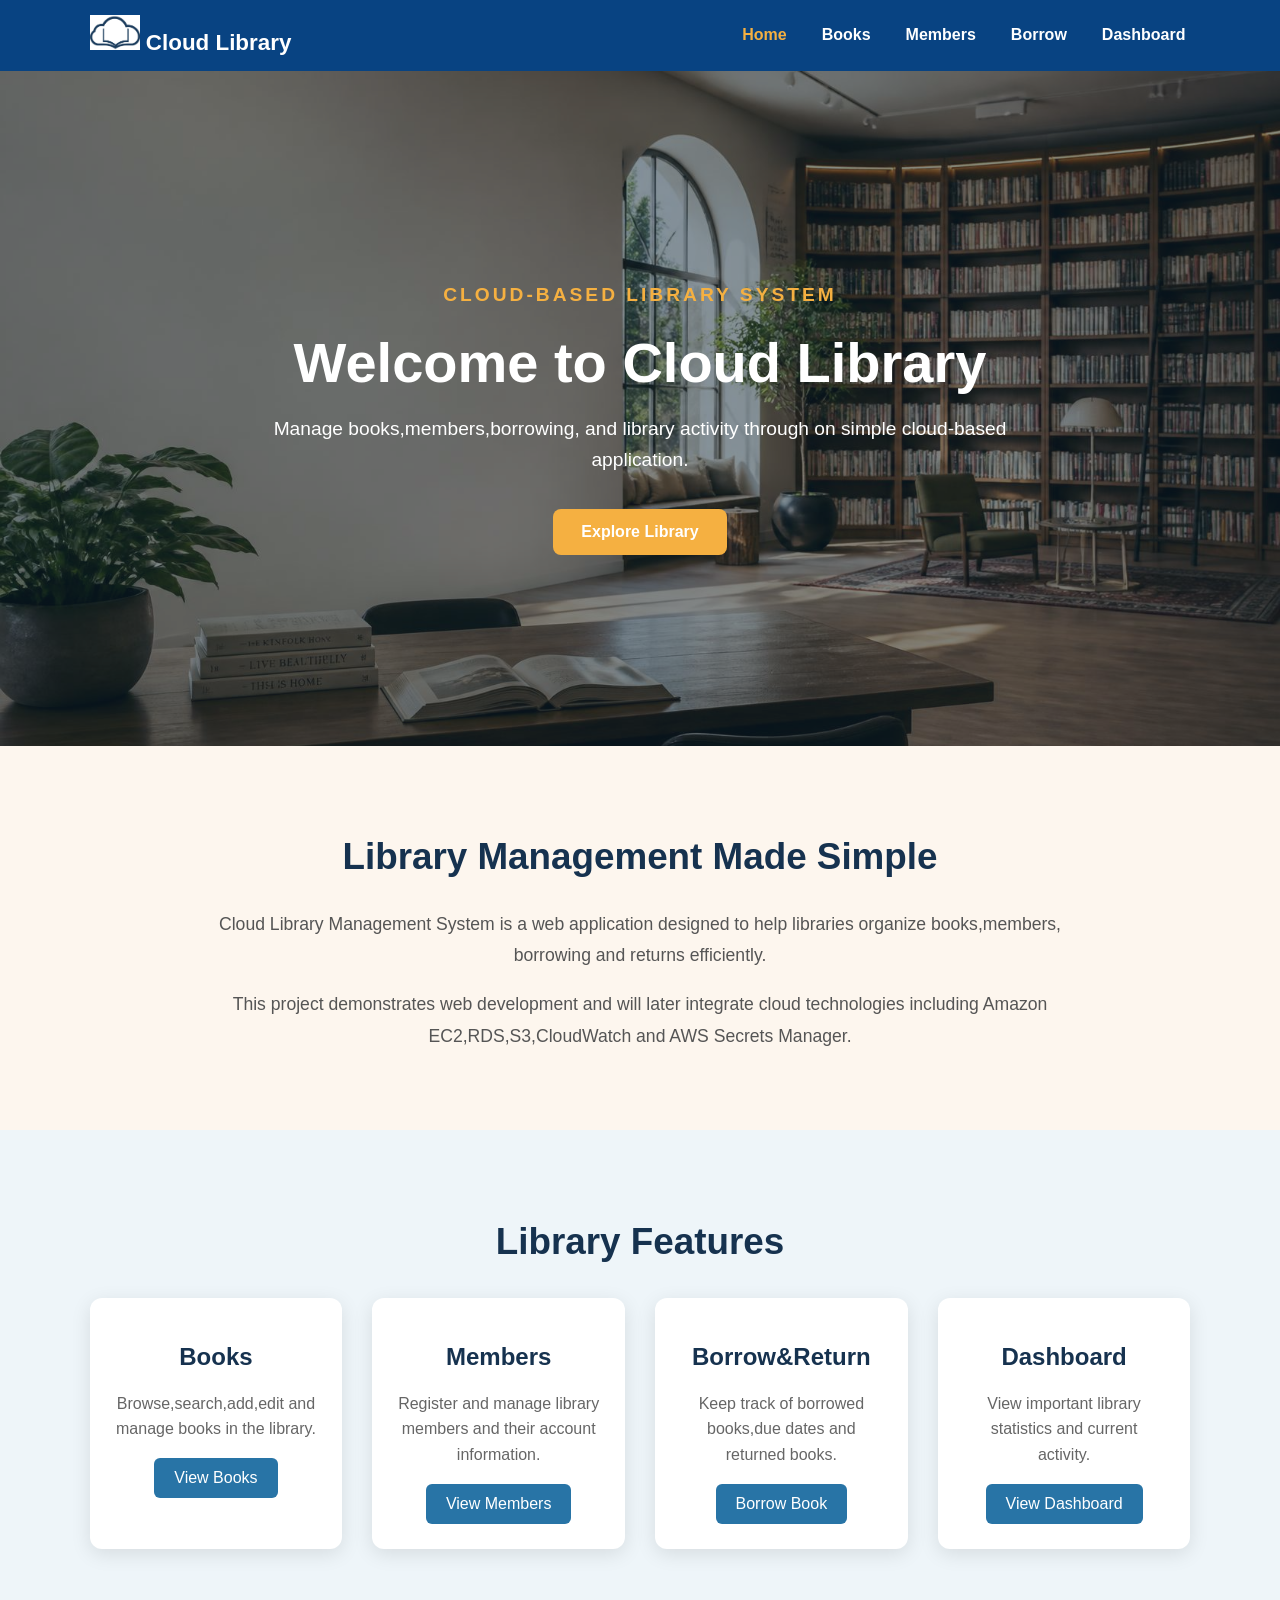
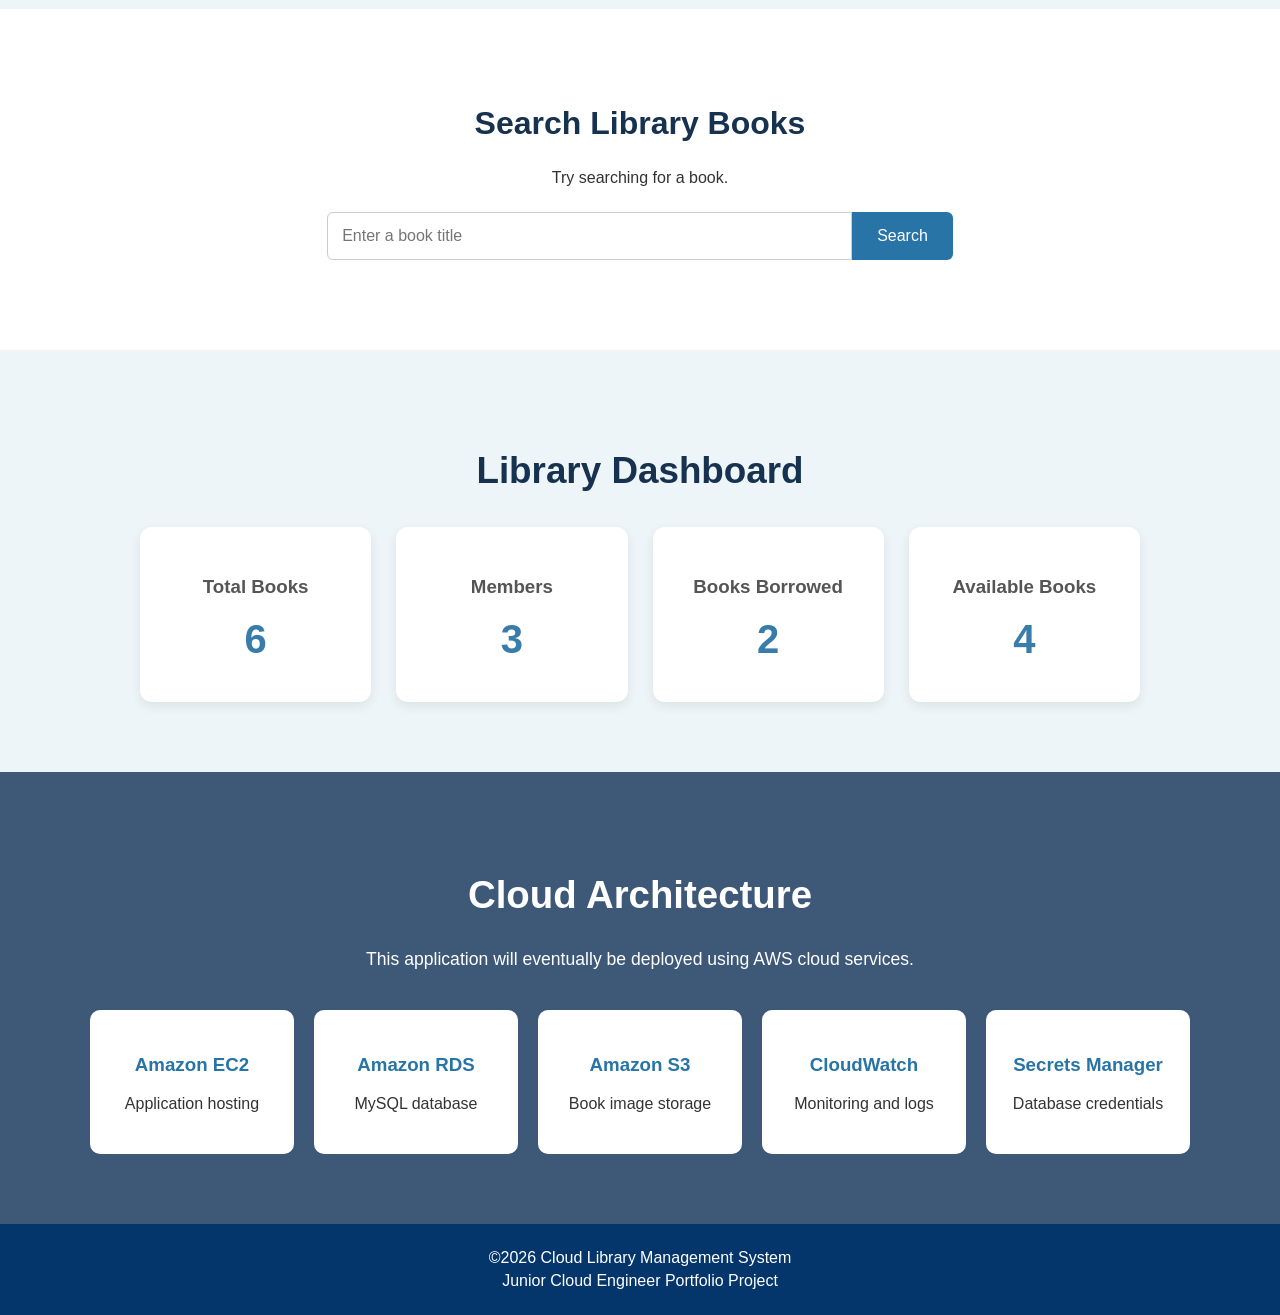
==== index.html @ 6e2da21b "Complete Cloud Library frontend" ====
<!DOCTYPE html>
<html lang="en">
<head>
    <meta charset="UTF-8">
    <meta name="viewport" content="width=device-width, initial-scale=1.0">
    <title>Cloud Library Management System</title>
    <link rel="stylesheet" href="css/style.css">
</head>
<body>
<div class="page-wrapper">
    <header>
  <!-----Navigation----->
        <nav class="navbar" role="navigation" aria-label="Main Navigation">
          <div class="nav-brand"><img src="images/Logo with Cloud and Book.jpg" alt="Cloud image" width="50px">
            Cloud Library</div> <!--brand--> <!--put image-->

          <button class="nav-toggle" id="nav-toggle" aria-controls="nav-links" aria-expanded="false">
            ☰
          </button>
           <ul class="nav-links" id="nav-links">
              <li><a href="#home" class="active">Home</a></li>
              <li><a href="#books">Books</a></li>
              <li><a href="#members">Members</a></li>
              <li><a href="#borrow">Borrow</a></li>
              <li><a href="#dashboard">Dashboard</a></li>
           </ul>
        </nav>
    </header>
  <!-----Hero section----->
    <section class="hero" id="home">
        <image src="images/Wide hero section background image for Cloud Library .jpg" alt="Hero Background" class="hero-img"/>
        <!--hero image created using CanvaAI (Canva,2026)-->
        <div class="hero-overlay"></div>
        <div class="hero-content">
            <p class="hero-small">
                CLOUD-BASED LIBRARY SYSTEM
            </p>

            <h1>Welcome to Cloud Library</h1>
             <p>Manage books,members,borrowing, and library activity through on simple cloud-based application.</p>
             <a href="#books" class="cta">Explore Library</a>
        </div>
    </section>
  <!-----Introduction----->
    <section class="intro">
        <h2>Library Management Made Simple</h2>
        <p>Cloud Library Management System is a web application designed to help libraries organize books,members,
            borrowing and returns efficiently.</p>

         <p>This project demonstrates web development and will later integrate cloud technologies including
            Amazon EC2,RDS,S3,CloudWatch and AWS Secrets Manager.</p>   
    </section>
  <!-----Feature Cards----->
    <section class="features">
        <h2 class="section-title">Library Features</h2>

        <div class="card-container">

          <!--Book card-->
          <div class="card" id="books">
            <!--image-->

           <div class="card-content">
            <h2>Books</h2>
            <p>Browse,search,add,edit and manage books in the library.</p>
            <button class="card-button" id="bookButton">View Books</button>
           </div><!--book content close-->  
          </div><!--book card close--> 

          <!--Member Card-->
          <div class="card" id="members">
            <!--image-->

            <div class="card-content">
              <h2>Members</h2>
              <p>Register and manage library members and their account information.</p>
              <button class="card-button" id="memberButton">View Members</button>  

            </div><!--members content close-->
          </div><!--members card close-->

          <!--Borrow Card-->
          <div class="card" id="borrow">
            <!--image-->

            <div class="card-content">
              <h2>Borrow&Return</h2>
              <p>Keep track of borrowed books,due dates and returned books.</p>
              <button class="card-button" id="borrowButton">Borrow Book</button>
            </div>
          </div>

          <!--Dashboard card-->
          <div class="card" id="dashboard">
            <!--image-->
            <div class="card-content">
              <h2>Dashboard</h2>
              <p>View important library statistics and current activity.</p>
              <button class="card-button" id="dashboardButton">View Dashboard</button>
            </div>
          </div>
        </div><!--card container close-->
    </section><!--card feature section close-->

    <!-----Search Book----->
    <section class="search-section">
      <div class="search-container">
        <h2>Search Library Books</h2>
        <p>Try searching for a book.</p>
        <div class="search-box">
          <input type="text" id="bookSearch" placeholder="Enter a book title">
          <button id="searchButton">Search</button>
        </div>
        <p id="searchResult"></p>
      </div><!--container close-->
    </section>

  <!-----Dashboard Statics-->
  <section class="dashboard-section">
    <h2 class="section-title">Library Dashboard</h2>
      <div class="stats-container">
        <div class="stat-card">
          <h3>Total Books</h3>
          <p class="stat-number">6</p>
        </div>

        <div class="stat-card">
          <h3>Members</h3>
          <p class="stat-number">3</p>
        </div>

        <div class="stat-card">
          <h3>Books Borrowed</h3>
          <p class="stat-number">2</p>
        </div>

        <div class="stat-card">
          <h3>Available Books</h3>
          <p class="stat-number">4</p>
        </div>
      </div><!--container close-->
  </section><!--dashboard section close-->

  <!--Cloud Architecture-->
  <section class="cloud-section">
    <h2>Cloud Architecture</h2>
    <p>This application will eventually be deployed using AWS cloud services.</p>

    <div class="cloud-services">
      <div class="cloud-card">
        <h3>Amazon EC2</h3>
        <p>Application hosting</p>
      </div>

      <div class="cloud-card">
        <h3>Amazon RDS</h3>
        <p>MySQL database</p>
      </div>

      <div class="cloud-card">
        <h3>Amazon S3</h3>
        <p>Book image storage</p>
      </div>

      <div class="cloud-card">
        <h3>CloudWatch</h3>
        <p>Monitoring and logs</p>
      </div>

      <div class="cloud-card">
        <h3>Secrets Manager</h3>
        <p>Database credentials</p>
      </div>
    </div><!--cloud services close-->
  </section><!--cloud section close-->

  <!-----Footer----->
  <footer>
    <p>&copy;2026 Cloud Library Management System</p>
    <p>Junior Cloud Engineer Portfolio Project</p>
  </footer>
</div> <!--page wrapper close-->

<script src="js/script.js"></script>
</body>
</html>
---- css/style.css ----
/*---------General Page Style------------*/
/*-----This section controls the basic style for the whole webpage-----*/
* {
    box-sizing: border-box;
}

/*Makes scrolling smooth when clicking navigation links*/
html {
    scroll-behavior: smooth;
}

/*Controls the whole webpage body*/
body {
    margin: 0; /*Removes default browser space around the page*/
    font-family: Arial, Helvetica, sans-serif; /*main font*/
    background-color:   #fdf6ee;
    color:#333; /*default text color*/
}

.page-wrapper {
    width: 100%;
}
/*-----Navigation Bar-----*/
.navbar {
    display: flex; /*--places nav items in one row*/
    justify-content: space-between; /*pushes logo left and links right*/
    align-items: center; /*vertically centers everything*/
    padding: 15px 7%;  /*adds space inside the nav bar*/
    background-color:  #084382;
    color: white;
    position: sticky; /*keeps nav visible when scrolling*/
    top: 0; /*navbar top of browser*/
    z-index: 1000; /*keeps navbar above other page elements*/
}
.nav-brand {
    font-size: 1.4rem; /*makes brand text larger*/
    font-weight: bold; /*makes text bold*/
}
/*-----Nav link container-----*/
.nav-links {
    display: flex; /*nav links horizontally*/
    list-style: none; /*removes bullet points*/
    margin: 0;
    padding: 0;
    gap: 25px; /*adds space between nav links*/
}
/*-----Navigation links-----*/
.nav-links a {
    text-decoration:none; /*removes underline*/
    color: white;
    font-weight: bold;
    padding: 8px 5px;
    transition: 0.3s; /*makes hover effect smoother*/
}
/*changes navigation color when mouse is over link*/
.nav-links a:hover,
.nav-links a.active {
    color: #f5b041;
}
/*Hamburger button for mobile screens*/
.nav-toggle {
    display:none; /*Hidden on desktop*/
    font-size: 1.8rem;
    background:none;
    color:white;
    cursor:pointer; /*changes mouse pointer to hand*/
}
/*-----Hero Section-----*/
.hero {
    position: relative; /*allows child elements to be positioned inside the here section*/
    height: 75vh; /*hero section height*/
    display: flex;
    align-items: center;  /*centers content vertically*/
    justify-content: center; /*centers content horizontally*/
    text-align: center;
    overflow: hidden; /*hides anything outside the hero area*/
    padding:20px;
}
/*Hero background image*/
.hero-img {
    position: absolute; /*places image behind hero text*/
    top:0;
    left:0;
    width: 100%;
    height: 100%;
    object-fit: cover; /*makes image fill the area without distortion*/
    z-index:0;
}
/*Dark transparent layer over image*/
.hero-overlay {
    position: absolute;
    top: 0;
    left:0;
    width:100%;
    height:100%;
    background-color: rgba(15, 38, 55, 0.50);/*rgba allows transparency. 0.50=50%capacity*/
    z-index: 1;
}
/*Hero text content*/
.hero-content {
    position:relative;
    color:white;
    max-width:800px;
    padding:30px;
    z-index:2; /*places text above image and overlay*/
}
/*small text above main hero heading*/
.hero-small {
    letter-spacing: 3px; /*Adds space between letters*/
    font-size: 0.9rem;
    font-weight:bold;
    color: #f5b041;
}
/*Main hero heading*/
.hero h1 {
    font-size: 3.5rem;
    margin: 15px 0;
}
/*Hero paragraph*/
.hero p {
    font-size:1.2rem;
    line-height:1.6; /*adds vertical space between text lines*/
}
/*-----CTA button=Call To Action-----*/
.cta {
    background-color: #f5b041; /*button background color*/
    color:white;
    padding:14px 28px; /*top/bottom & left/right*/
    margin-top: 15px; /*space above button*/
    text-decoration: none; /*remove underline/cta <a>link*/
    border-radius: 8px; /*button corners rounded*/
    font-weight: bold;
    display: inline-block; /*allows link to behave more like a button/padding & margin work properly*/
    transition: 0.3s; /*hover effects smooth & change takes 0.3s*/
}
/*CTA button hover*/
.cta:hover {
    background-color: #e89c2f; /*change a little darker orange*/
    transform: translateY(-3px); /*button upward by 3 pixels & creates small floating effect*/
    cursor:pointer; /*mouse arrow into a hand pointer*/
}
/*-----Introduction-----*/
.intro {
    max-width:900px;
    margin:auto;
    text-align:center;
    padding:60px 25px;
}
.intro h2 {
    font-size:2.3rem;
    color:#16324f;
}
.intro p {
    font-size:1.1rem;
    line-height:1.8;
    color:#555;
}
/*-----Section Title-----*/
.section-title {
    text-align:center;
    font-size:2.3rem;
    color:#16324f;
    margin-bottom:35px;
}
/*-----Feature Cards-----*/
.features {
    padding:60px 7%;
    background-color: #eef5f9;
}
.card-container {
    display: grid; /*Uses CSS Grid layout*/
    grid-template-columns: repeat(auto-fit, minmax(240px, 1fr));
    /*Automatically creates as many columns as can fit on the screen.
    Each card must be at least 240px wide.
    1fr = each card shares available space equally.*/
    gap: 30px; /*space btw cards*/
    max-width: 1200px;
    margin:auto;  /*centers the card container*/
}
/*individual card*/
.card {
    background-color: white;
    border-radius: 12px;  /*rounded corners*/
    overflow: hidden;  /*image inside rounded corners*/
    box-shadow: 0 5px 20px rgba(0, 0, 0, 0.1); /*shadow around card*/
    transition: 0.3s;
}
/*card hover animation*/
.card:hover {
    transform:translateY(-8px);
    box-shadow: 0 10px 25px rgba(0, 0, 0, 0.15);
}
/*Image inside card*/
.card-img {
    width:100%;
    height:190px;
    object-fit:cover;
}
/*text section inside card*/
.card-content {
    padding: 25px;
    text-align:center;
}
.card-content h2 {
    color:#16324f;
}
.card-content p {
    color:#666;
    line-height:1.6;
}
/*Card Button*/
.card-button {
    background-color: #2874a6;
    color:white;
    padding:11px 20px;
    border:none;
    border-radius:6px;
    cursor:pointer;
    font-size:1rem;
    transition:0.3s;
}
.card-button:hover {
    background-color: #1b4f72;
}
/*-----Search Section-----*/
.search-section {
    padding:70px 20px;
    background-color:white;
}
.search-container {
    max-width: 750px;
    margin:auto;
    text-align:center;
}
.search-container h2 {
    color:#16324f;
    font-size:2rem;
}
.search-box {
    display:flex;
    justify-content:center; /*centers input & button*/
    margin-top:25px;
}
.search-box input {
    width:70%;
    padding:14px;
    border:1px solid #ccc;
    border-radius:6px 0 0 6px;
    font-size:1rem;
}
.search-box button {
    padding:14px 25px;
    border:none; /*removes browser's default button border*/
    background-color: #2874a6; 
    color:white;
    font-size:1rem;
    border-radius:0 6px 6px 0;
    cursor:pointer;
}
/*button hover*/
.search-box button:hover {
    background-color: #1b4f72;
}
/*Search Result will display message such as:"book available" or "book not found"*/
#searchResult {
    margin-top:20px; /*space above result message*/
    font-size:1.1rem;
    font-weight:bold;
    color:#2874a6;
}
/*-----Dashboard-----*/
.dashboard-section {
    padding:70px 7%;
    background-color: #eef5f9;
}
.stats-container {
    display:grid;
    grid-template-columns: repeat(auto-fit,minmax(200px, 1fr));
    gap:25px;
    max-width:1000px;
    margin:auto;
}
.stat-card {
    background-color:white;
    padding:30px;
    text-align:center;
    border-radius:12px;
    box-shadow: 0 4px 12px rgba(0, 0, 0, 0.08);
}
.stat-card h3 {
    color: #555;
}
.stat-number {
    font-size:2.5rem;
    font-weight: bold;
    color:#397ca9;
    margin:10px;
}
/*-----Cloud Section-----*/
.cloud-section {
    padding:70px 7%;
    text-align:center;
    background-color: #3d5977 ;
    color:white;
}
.cloud-section h2 {
    font-size:2.4rem;
}
/*Cloud section paragraph direct paragraph inside .cloud-section*/
.cloud-section >p {
    font-size: 1.1rem;
    margin-bottom:40px;
}
.cloud-services {
    display:grid;
    grid-template-columns: repeat(auto-fit,minmax(180px, 1fr));
    gap:20px;
    max-width:1100px;
    margin:auto;
}
.cloud-card {
    background-color: white;
    color:#333;
    padding:25px 15px;
    border-radius:10px;
}
.cloud-card h3 {
    color:#2874a6;
}
/*-----Footer-----*/
footer {
    text-align:center;
    padding:20px;
    background-color: #04366b;
    color:white;
}
footer p {
    margin:5px;
}
/*-----Responsive Mobile-----*/
/*This below only runs when the screen width is 768px or smaller.*/
@media screen and (max-width:768px) {
/*Mobile Menu Button*/   
    .nav-toggle {
        display:block;    /*show hamburger button small screens,display:block can visible*/
    }
    .nav-links {
        display:none;  /*hide nav links by default on mobile*/
        position:absolute;  /*mobile menu to be positioned separately from normal page layout*/
        top:65px;
        left:0; /*start menu from left edge of screen*/
        width:100%;
        flex-direction:column; /*changes nav links vertically*/
        text-align:center;
        background-color: #16324f;
        padding:20px;
        gap:15px;
    }
    /*open mobile menu*/
    .nav-links.open {
        display: flex; /*nav menu when JS adds the "open"class*/
    }
    .hero {
        height:450px;
    }
    .hero h1 {
        font-size:2.4rem;
    }
    .hero p {
        font-size:1rem;
    }
    .search-box {
        flex-direction:column;
    }
    .search-box input {
        width:100%;
        border-radius:6px;
        margin-bottom:10px;
    }
    .search-box button {
        border-radius:6px;
    }
}

/*=======================BOOK PAGE BANNER===================*/
.books-banner {
    position: relative;   /*Allows image, overlay and text to be layered inside the banner*/                            
    min-height: 320px;
    display: flex;
    align-items: center;
    justify-content: center;
    text-align:center;
    overflow:hidden;
    padding: 50px 20px;                      
}
/*Background image*/
.banner-img {
    position:absolute;
    top:0;
    left:0;
    width:100%;
    height:100%;
    object-fit:cover;
    z-index:0;
}
/*Dark transparent layer*/
.banner-overlay {
    position:absolute;
    top:0;
    left:0;
    width:100%;
    height:100%;
    background-color: rgba(20, 42, 67, 0.50);
    z-index:1;
}
/*Text above image*/
.books-banner-content {
    position:relative;
    z-index:2;
    max-width:800px;
    color:white;
    padding:20px;
}
/*Small text above heading*/
.banner-small {
    color:#f5b041;
    font-size:1rem;
    font-weight:bold;
    letter-spacing: 3px;
}
/*Main banner heading*/
.books-banner h1 {
    font-size:3.2rem;
    margin: 15px 0;
}
/*Banner paragraph*/
.books-banner-content p {
    font-size:1.1rem;
    line-height:1.7;
}

/*=======Search and Filter Area==========*/
.book-tools {
    background-color: white;
    padding: 35px 7%;
    border-bottom: 1px solid #add;
}
/*Holds search and filters*/
.book-tools-container {
    max-width: 1200px;
    margin: auto;
    display: grid;
    grid-template-columns: 2fr 1fr 1fr;

/*Search box gets more width*/
    gap: 20px;
   align-items: end;
}
/*Search and filter labels*/
.book-tools label {
    display:block;
    margin-bottom: 8px;
    font-weight: bold;
    color: #16324f;
}
/*Search input*/
.book-search-group input {
    width: 100%;
    padding: 13px;
    border: 1px solid #bbb;
    border-radius: 6px;
    font-size: 1rem;
}
/*Category and status dropdowns*/
.book-filter-group select {
    width: 100%;
    padding: 13px;
    border: 1px solid #bbb;
    border-radius: 6px;
    background-color: white;
    font-size: 1rem;
}
/*=====Book Collection Section=====*/
.books-section {
    padding: 60px 7%;
    max-width: 1300px;
    margin: auto;
}
/*Heading area*/
.books-heading {
    display:flex;
    justify-content:space-between;
    align-items:end;
    gap:20px;
    margin-bottom:30px;
}
.books-heading h2 {
    color:#16324f;
    font-size:2.2rem;
    margin-bottom:5px;
}
.books-heading p{
    color:#666;
    margin-top:5px;
}
/*Number of books found*/
#bookCount {
    font-weight: bold;
    color: #2874a6;
}
/*=====Book Grid=====*/
.books-grid {
    display:grid;
    grid-template-columns:repeat(auto-fit, minmax(220px, 280px));
    gap:25px;
    margin-top:30px;
    justify-content: center;
}
/*Individual book card*/
.book-card {
    width:100%;
    max-width:280px;
    background-color:white;
    border-radius: 12px;
    overflow:hidden;
    box-shadow:0 5px 16px rgba(0, 0, 0, 0.1);
    transition: 0.3s;
}
/*Moves card slightly upward on hover*/
.book-card:hover {
    transform: translateY(-6px);
    box-shadow: 0 10px 22px rgba(0, 0, 0, 0.14);
}
/*Book image*/
.book-card img {
    width: 100%;
    height: 350px;
    object-fit: cover;
    background-color:#f7f7f7;
}
/*Text area inside book card*/
.book-card-content {
    padding:20px;
}
.book-card-content h3{
    color:#16324f;
    margin-top:0;
    margin-bottom:10px;
}
.book-card-content p {
    margin:7px 0;
    color: #555;
}
/*Status Badge*/
.book-status {
    display:inline-block;
    padding:6px 12px;
    border-radius:20px;
    font-size:0.85rem;
    font-weight:bold;
    margin-top:8px;
}
/*Available book*/
.status-available {
    background-color: #d5f5e3;
    color:#196f3d;
}
/*Borrowed book*/
.status-borrowed {
    background-color: #fadbd8;
    color: #922b21;
}
/*Borrow Button*/
.borrow-button {
    width: 100%;
    padding: 11px;
    margin-top:15px;
    border:none;
    border-radius:6px;
    background-color: #2874a6;
    color:white;
    font-size:1rem;
    cursor:pointer;
    transition:0.3s;
}
.borrow-button:hover {
    background-color: #1b4f72;;
}
/*Disabled button for borrowed books*/
.borrow-button:disabled {
    background-color: #aaa;
    cursor:not-allowed;
}
/*====No Book Message=====*/
.no-books-message {
    display:none;
    text-align:center;
    padding:40px;
    font-size:1.2rem;
    color:#777;
}
/*=====Responsive Books Page=====*/
@media screen and (max-width: 768px) {
    .books-banner h1 {
        font-size:2.2rem;
    }
    .book-tools-container {
        grid-template-columns: 1fr; 
    }
    .books-heading {
        flex-direction:column;
        align-items:flex-start;
    }
    .books-grid {
        grid-template-columns: 1fr;
    }
}

/*=====MEMBER PAGE=====*/
/*-----Member Page Banner-----*/
.members-banner {
    width:100%;  /*Makes image fill the full width*/
    overflow: hidden;
    background-color: #eaf3fb;
}
.members-banner-img {
    width:100%;
    height:320px;   /*controls banner height*/
    object-fit:cover; /*fills the banner without stretching*/
    object-position:center; /*keeps the important part centered*/
    display:block; /*removes small space under image*/
}

/*-----Member Search Section-----*/
.member-search-section {
    background-color: white;
    padding:35px 7%;
}
.member-search-container {
    max-width:700px;
    margin:auto;  /*centers the search area*/
}
.member-search-container label {
    display:block;  /*Places label above input*/
    margin-bottom:8px;
    font-weight:bold;
    color:#16324f;
}
.member-search-container input {
    width:100%;
    padding:13px;
    border:1px solid #bbb;
    border-radius:6px;
    font-size:1rem;
}

/*-----Member Section-----*/
.members-section {
    max-width:1200px;
    margin:auto;
    padding:60px 7%;
}

/*Heading and member count*/
.members-heading {
    display:flex;
    justify-content: space-between;
    align-items:center;
    margin-bottom:30px;
}
.members-heading p {
    color:#666;
}
#memberCount {
    color:#2874a6;
    font-weight:bold;
}

/*-----Member Cards-----*/
.members-grid {
    display:grid;
    grid-template-columns: repeat(auto-fit,minmax(230px, 1fr));
    /*Creates responsive columns.Cards automatically move to the next row when needed*/
    gap:25px;
}
/*Individual member card*/
.member-card {
    background-color: white;
    padding:25px;
    border-radius:10px;
    box-shadow: 0 4px 14px rgba(0, 0, 0.1);
}
.member-card h3 {
    color:#16324f;
    margin-top:0;
}
.member-card p {
    color:#555;
    line-height:1.5;
}
/*Small member ID*/
.member-id {
    color:#2874a6;
    font-weight: bold;
}
/*-----No Member Message-----*/
.no-members-message {
    display:none;  /*Hidden by default*/
    text-align:center;
    padding:30px;
    color:#777;
    font-size:1.1rem;
}
/*----Add Member Section-----*/
.add-member-section {
    background-color: #eef5f9;
    padding:60px 20px;
}
.add-member-container {
    max-width:600px;
    margin:auto;
    background-color: white;
    padding:35px;
    border-radius:10px;
    box-shadow: 0 4px 15px rgba(0, 0, 0, 0.1);
}
.add-member-container h2 {
    color:#16324f;
    margin-top:0;
}
/*--Form labels--*/
.add-member-container label {
    display:block;
    margin-top:20px;
    margin-bottom:7px;
    font-weight:bold;
    color:#16324f;
}
/*Form input fields*/
.add-member-container input {
    width:100%;
    padding:12px;
    border:1px solid #bbb;
    border-radius:6px;
    font-size:1rem;
}
/*--Add Member Button--*/
.add-member-button {
    margin-top:25px;
    padding:12px 22px;
    background-color:#2874a6;
    color:white;
    border:none;
    border-radius:6px;
    font-size:1rem;
    cursor:pointer;
}
.add-member-button:hover {
    background-color:#1b4f72;
}
/*--Message after adding number--*/
#memberMessage {
    margin-top:20px;
    color:#196f3d;
    font-weight:bold;
}
/*=====RESPONSIVE MEMBERS PAGE=====*/
@media screen and (max-width: 768px) {
    .members-banner .members-banner-img {
        width:100%;
        height:220px;
        object-fit:cover;
        object-position:center top;
        display:block;
    }
    .members-heading {
        flex-direction:column;
        align-items:flex-start;
    }
    .members-grid {
        grid-template-columns:1fr;
    }
}

/*=====BORROW PAGE BANNER=====*/
.borrow-banner {
    position: relative;   /*Allows the text and overlay to sit on top of the background image*/
    min-height:280px;
    background-image:
        url("../images/borrows\ banner.jpg");  /*image created using CanvaAI (Canva,2026)*/
    background-size:cover;
    background-position:center;
    background-repeat:no-repeat;
    display:flex;
    align-items:center;    /*centers text vertically*/
    justify-content:center; /*centers text horizontally*/
    text-align:center;
    overflow:hidden;
}

/*Dark/light overlay over image*/
.borrow-banner-overlay {
    position:absolute;
    top:0;
    left:0;
    width:100%;
    height:100%;
    background-color: rgba(22, 50, 79, 0.25);
    z-index:1;
}
/*Banner text*/
.borrow-banner-content {
    position:relative;
    z-index:2;
    flex-direction: column;  /*places heading and paragraph vertically*/
    align-items:center;
    justify-content:center;
    max-width:700px;
    padding:20px;
    color: rgb(8, 24, 3);
}
.borrow-banner h1 {
    font-size: 3.0rem;
    margin: 0 0 18px;
    font-weight:700;
}

.borrow-banner p {
    font-size: 1.2rem;
    line-height:1.6;
    margin:0;
}

/*=====Borrow Form Section=====*/
.borrow-section {
    background-color:#f4f8fb;
    padding:60px 20px;
}

/*White box around form*/
.borrow-container {
    max-width:600px;
    margin: auto;  /*Centers the form*/
    background-color:white;
    padding:35px;
    border-radius:10px;
    box-shadow: 0 4px 15px rgba(0, 0, 0, 0.1);
}

.borrow-container h2 {
    color:#16324f;
    margin-top: 0;
}

.borrow-container p {
    color:#666;
}

/*===Form Labels===*/
.borrow-container label {
    display:block; /*Places label above dropdown*/
    margin-top: 20px;
    margin-bottom: 8px;
    font-weight:bold;
    color:#16324f;
}

/*===Select Dropdown===*/
.borrow-container select {
    width:100%;
    padding:12px;
    border:1px solid #bbb;
    border-radius:6px;
    background-color:white;
    font-size:1rem;
}

/*===Borrow Button===*/
.borrow-submit-button {
    width:100%;
    margin-top:25px;
    padding:13px;
    background-color:#2874a6;
    color:white;
    border:none;
    border-radius:6px;
    font-size:1rem;
    cursor:pointer;
}
/*Changes button color when mouse moves over it*/
.borrow-submit-button:hover {
    background-color:#1b4f72;
}

/*==Borrow Message==*/
#borrowMessage {
    margin-top:20px;
    font-weight:bold;
    color:#196f3d;
}

/*==Borrow Information Section==*/
.borrow-info-section {
    padding:60px 7%;
    background-color:white;
    text-align:center;
}

.borrow-info-section h2 {
    color:#16324f;
    font-size:2rem;
    margin-bottom:30px;
}

/*Holds information cards*/
.borrow-info-cards {
    display:grid;
    grid-template-columns: repeat(auto-fit,minmax(220px, 1fr));
    gap:25px;
    max-width:900px;
    margin:auto;
}

/*Individual information card*/
.borrow-info-card {
    background-color:#eef5f9;
    padding:25px;
    border-radius:10px;
}

.borrow-info-card h3 {
    color:#16324f;
}

.borrow-info-card p {
    color:#555;
    line-height:1.6;
}

/*Responsive Borrow Page*/
@media screen and (max-width: 768px) {

    .borrow-banner {
        min-height: 280px;
        background-position:center;
    }
    .borrow-banner p {
        font-size:1rem;
    }
    .borrow-banner h1 {
        font-size:2.2rem;
    }
    .borrow-container {
        padding:25px;
    }
    .borrow-info-cards {
        grid-template-columns:1fr;
    }
}

/*=====Dashboard Page Banner=====*/

.dashboard-banner {
    position: relative;   /*Allows the text and overlay to sit on top of the background image*/
    min-height:280px;
    background-image:
        url("../images/dashboard\ banner.jpg");  /*image created using CanvaAI (Canva,2026)*/
    background-size:cover;
    background-position:center;
    background-repeat:no-repeat;
    display:flex;
    align-items:center;    /*centers text vertically*/
    justify-content:center; /*centers text horizontally*/
    text-align:center;
    overflow:hidden;
}

/*Dark/light overlay over image*/
.dashboard-banner-overlay {
    position:absolute;
    top:0;
    left:0;
    width:100%;
    height:100%;
    background-color: rgba(22, 50, 79, 0.25);
    z-index:1;
}
/*Banner text*/
.dashboard-banner-content {
    position:relative;
    z-index:2;
    flex-direction: column;  /*places heading and paragraph vertically*/
    align-items:center;
    justify-content:center;
    max-width:700px;
    padding:20px;
    color: rgb(8, 24, 3);
}
.dashboard-banner h1 {
    font-size: 3.0rem;
    margin: 0 0 18px;
    font-weight:700;
}

.dashboard-banner p {
    font-size: 1.4rem;
    line-height:1.6;
    margin:0;
}

/*=====Dashboard Main Section=====*/
.dashboard-page {
    padding:60px 7%;
    background-color:#f4f8fb;
    text-align:center;
}

.dashboard-page h2 {
    color:#16324f;
    font-size:2.2rem;
    margin-bottom:10px;
}

.dashboard-description {
    color:#666;
    margin-bottom:35px;
}

/*Dashboard Grid*/
.dashboard-grid {
    display:grid;
    grid-template-columns:
        repeat(auto-fit, minmax(200px, 1fr));
    /*Automatically creates responsive dashboard column.*/
    gap:25px;
    max-width:1000px;
    margin:auto;
}
/*=====Dashboard Card=====*/
.dashboard-card {
    background-color:white;
    padding:30px 20px;
    border-radius:10px;
    box-shadow:
        0 4px 15px rgba(0 ,0, 0, 0.1);
}

.dashboard-icon {
    font-size:2.5rem;
}

.dashboard-card h3 {
    color:#16324f;
    margin-bottom:10px;
}
/*Large number inside card*/
.dashboard-number {
    font-size:2.5rem;
    font-weight:bold;
    color:#2874a6;
    margin:10px 0;
}

/*=====Dashboard Action Section=====*/
.dashboard-actions {
    padding:60px 7%;
    text-align:center;
    background-color:white;
}
.dashboard-actions h2 {
    color:#16324f;
    font-size:2rem;
    margin-bottom:30px;
}
/*Holds management links*/
.dashboard-action-grid {
    display:grid;
    grid-template-columns: 
        repeat(auto-fit, minmax(220px, 1fr));
    gap:25px;
    max-width:900px;
    margin:auto;
}
/*Management card*/
.dashboard-action-card {
    background-color:#eef5f9;
    padding:25px;
    border-radius:10px;
    text-decoration:none;
    color:#333;
    transition:0.3s;
}
.dashboard-action-card:hover {
    transform:translateY(-5px);
    background-color:#dcecf5;
}
.dashboard-action-card h3 {
    color:#16324f;
}

/*=====Responsive Dashboard=====*/
@media screen and (max-width: 768px)  {
    .dashboard-banner h1 {
        font-size: 2.2rem;
    }
    .dashboard-grid {
        grid-template-columns: 1fr;
    }
    .dashboard-action-grid {
        grid-template-columns: 1fr;
    }
}
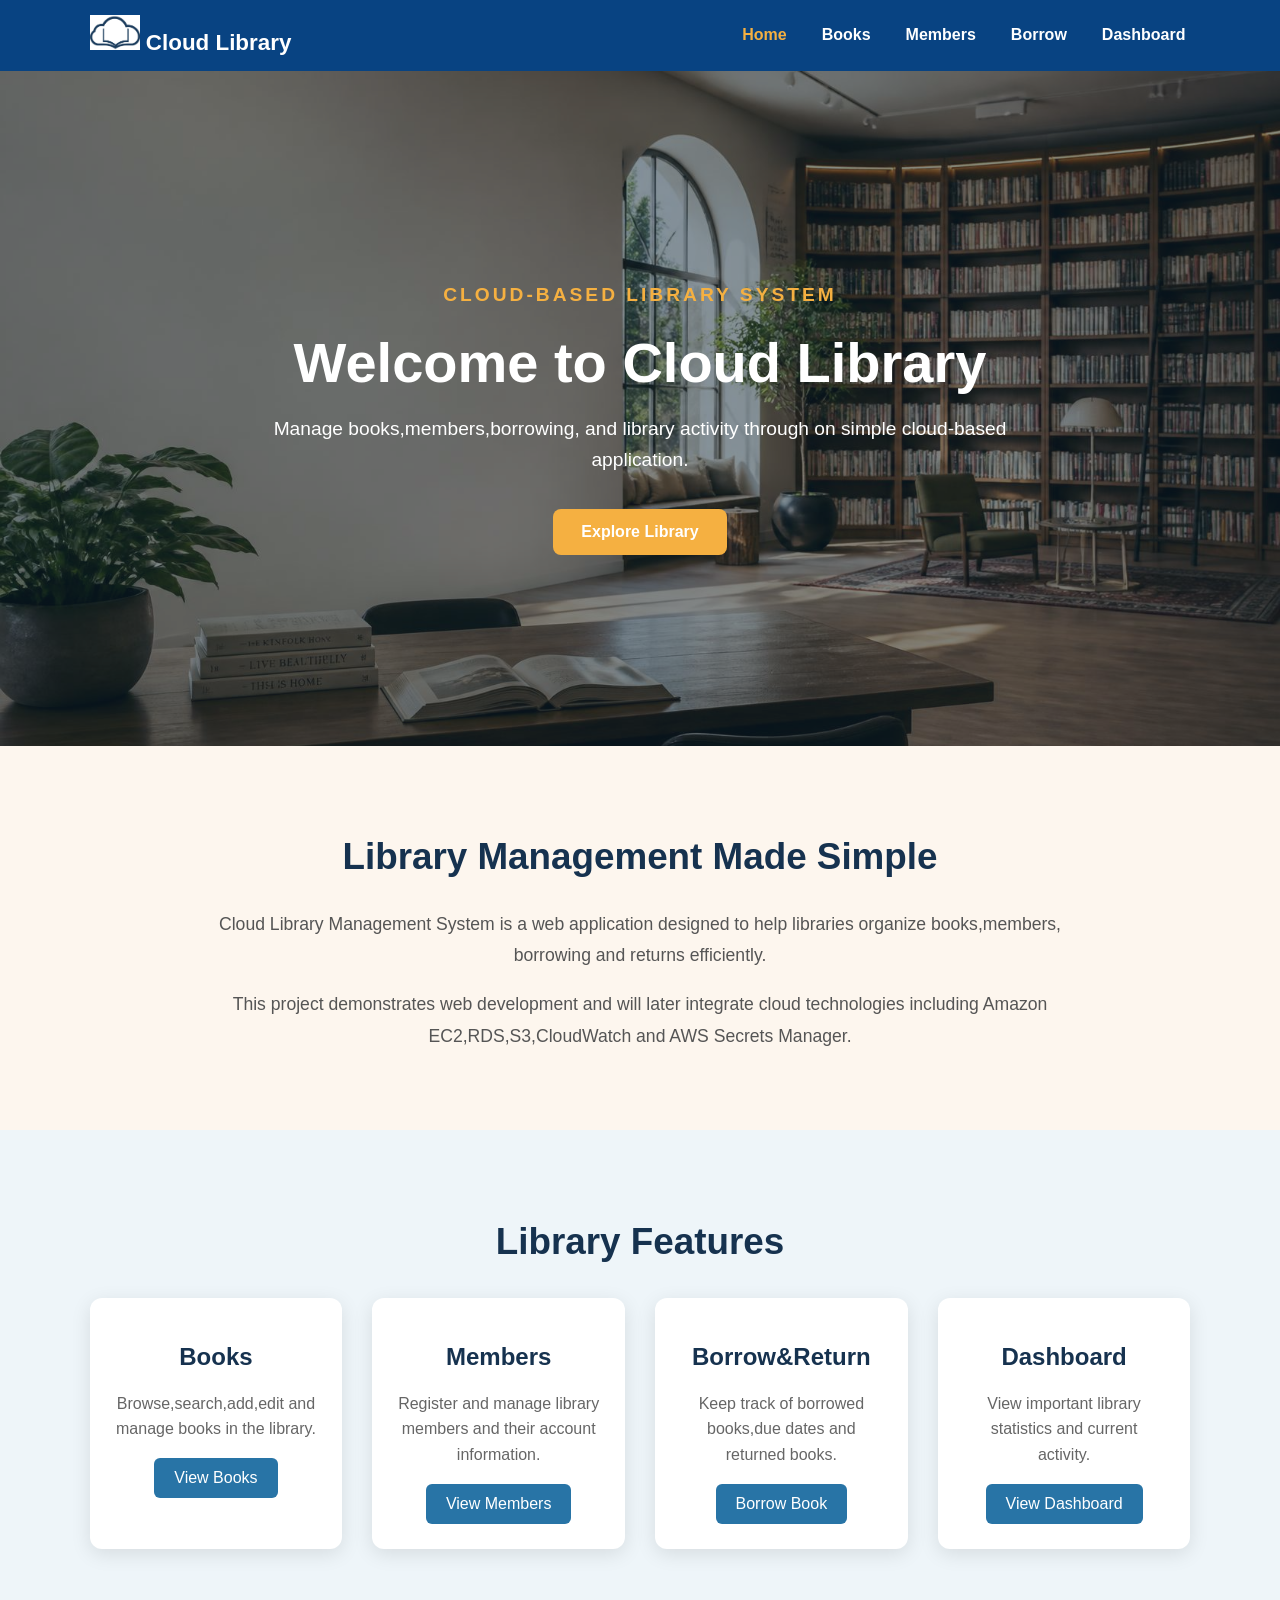
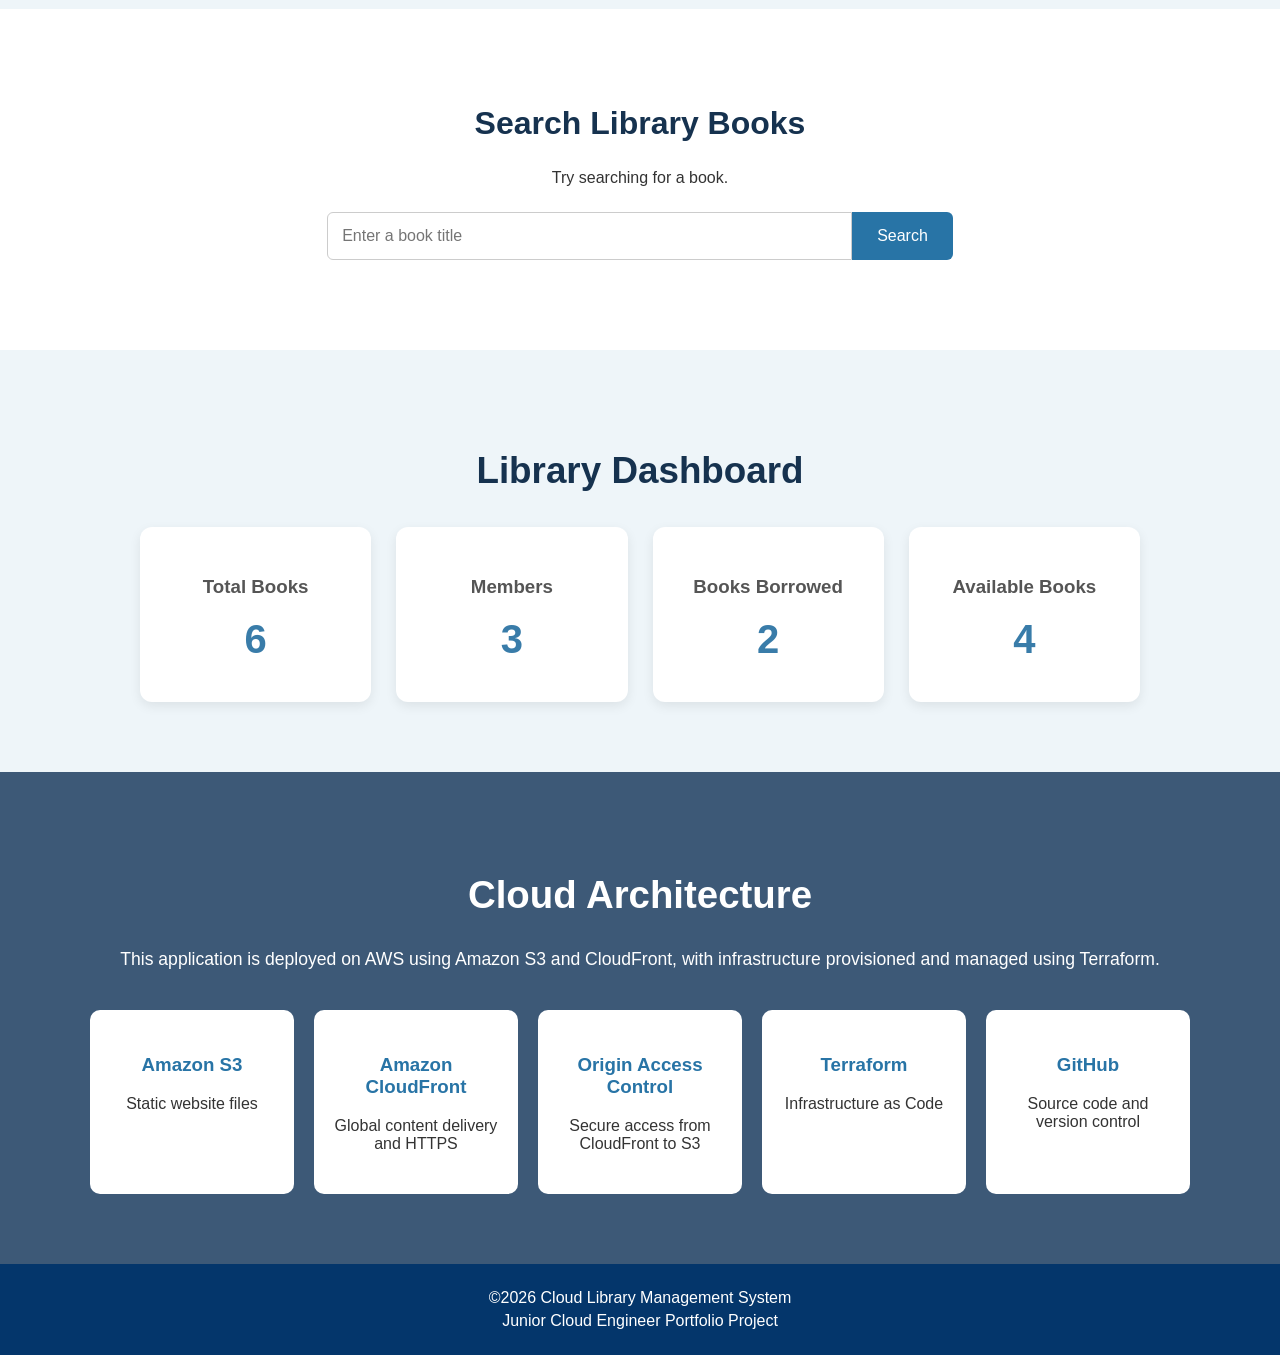
==== commit 1936a102: "Update cloud architecture section" ====
--- a/index.html
+++ b/index.html
@@ -144,32 +144,33 @@
   <!--Cloud Architecture-->
   <section class="cloud-section">
     <h2>Cloud Architecture</h2>
-    <p>This application will eventually be deployed using AWS cloud services.</p>
+    <p>This application is deployed on AWS using Amazon S3 and CloudFront, with infrastructure provisioned and
+      managed using Terraform.</p>
 
     <div class="cloud-services">
       <div class="cloud-card">
-        <h3>Amazon EC2</h3>
-        <p>Application hosting</p>
+        <h3>Amazon S3</h3>
+        <p>Static website files</p>
       </div>
 
       <div class="cloud-card">
-        <h3>Amazon RDS</h3>
-        <p>MySQL database</p>
+        <h3>Amazon CloudFront</h3>
+        <p>Global content delivery and HTTPS</p>
       </div>
 
       <div class="cloud-card">
-        <h3>Amazon S3</h3>
-        <p>Book image storage</p>
+        <h3>Origin Access Control</h3>
+        <p>Secure access from CloudFront to S3</p>
       </div>
 
       <div class="cloud-card">
-        <h3>CloudWatch</h3>
-        <p>Monitoring and logs</p>
+        <h3>Terraform</h3>
+        <p>Infrastructure as Code</p>
       </div>
 
       <div class="cloud-card">
-        <h3>Secrets Manager</h3>
-        <p>Database credentials</p>
+        <h3>GitHub</h3>
+        <p>Source code and version control</p>
       </div>
     </div><!--cloud services close-->
   </section><!--cloud section close-->
@@ -183,4 +184,4 @@
 
 <script src="js/script.js"></script>
 </body>
-</html>+</html>
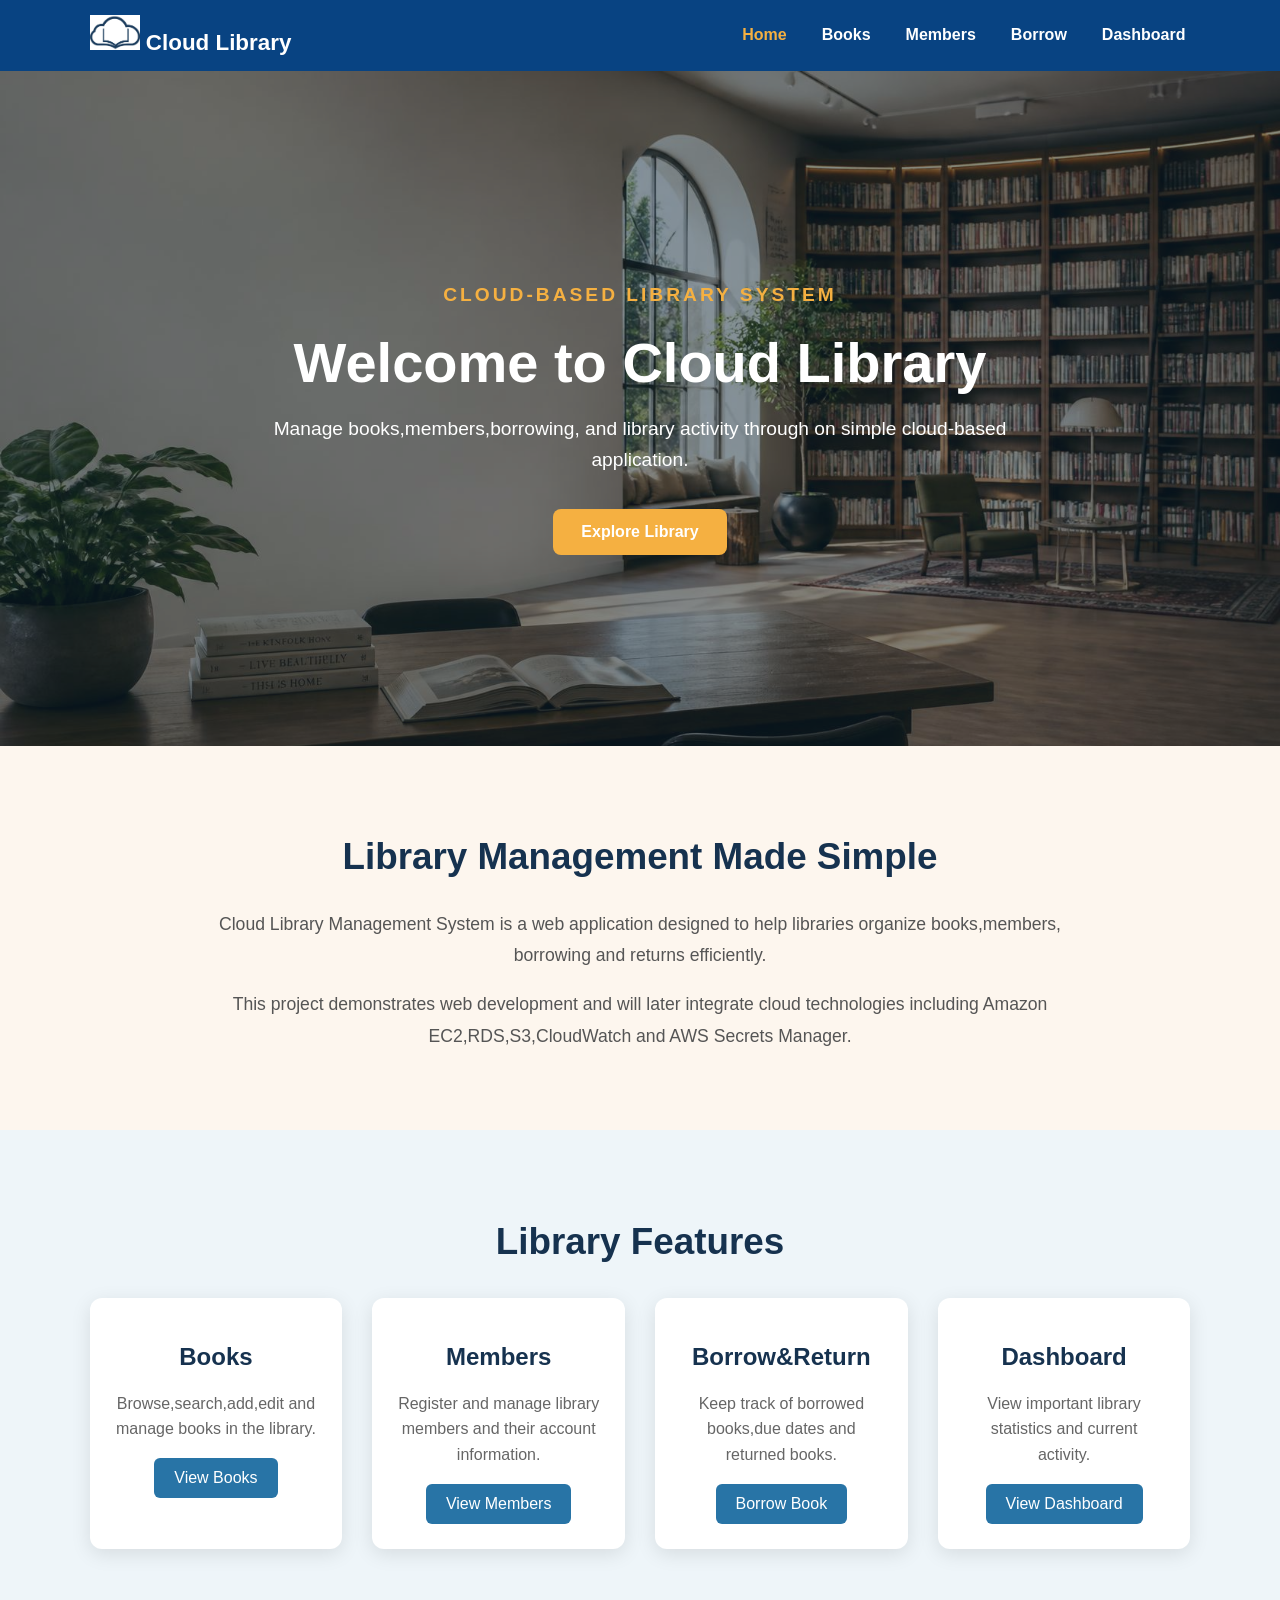
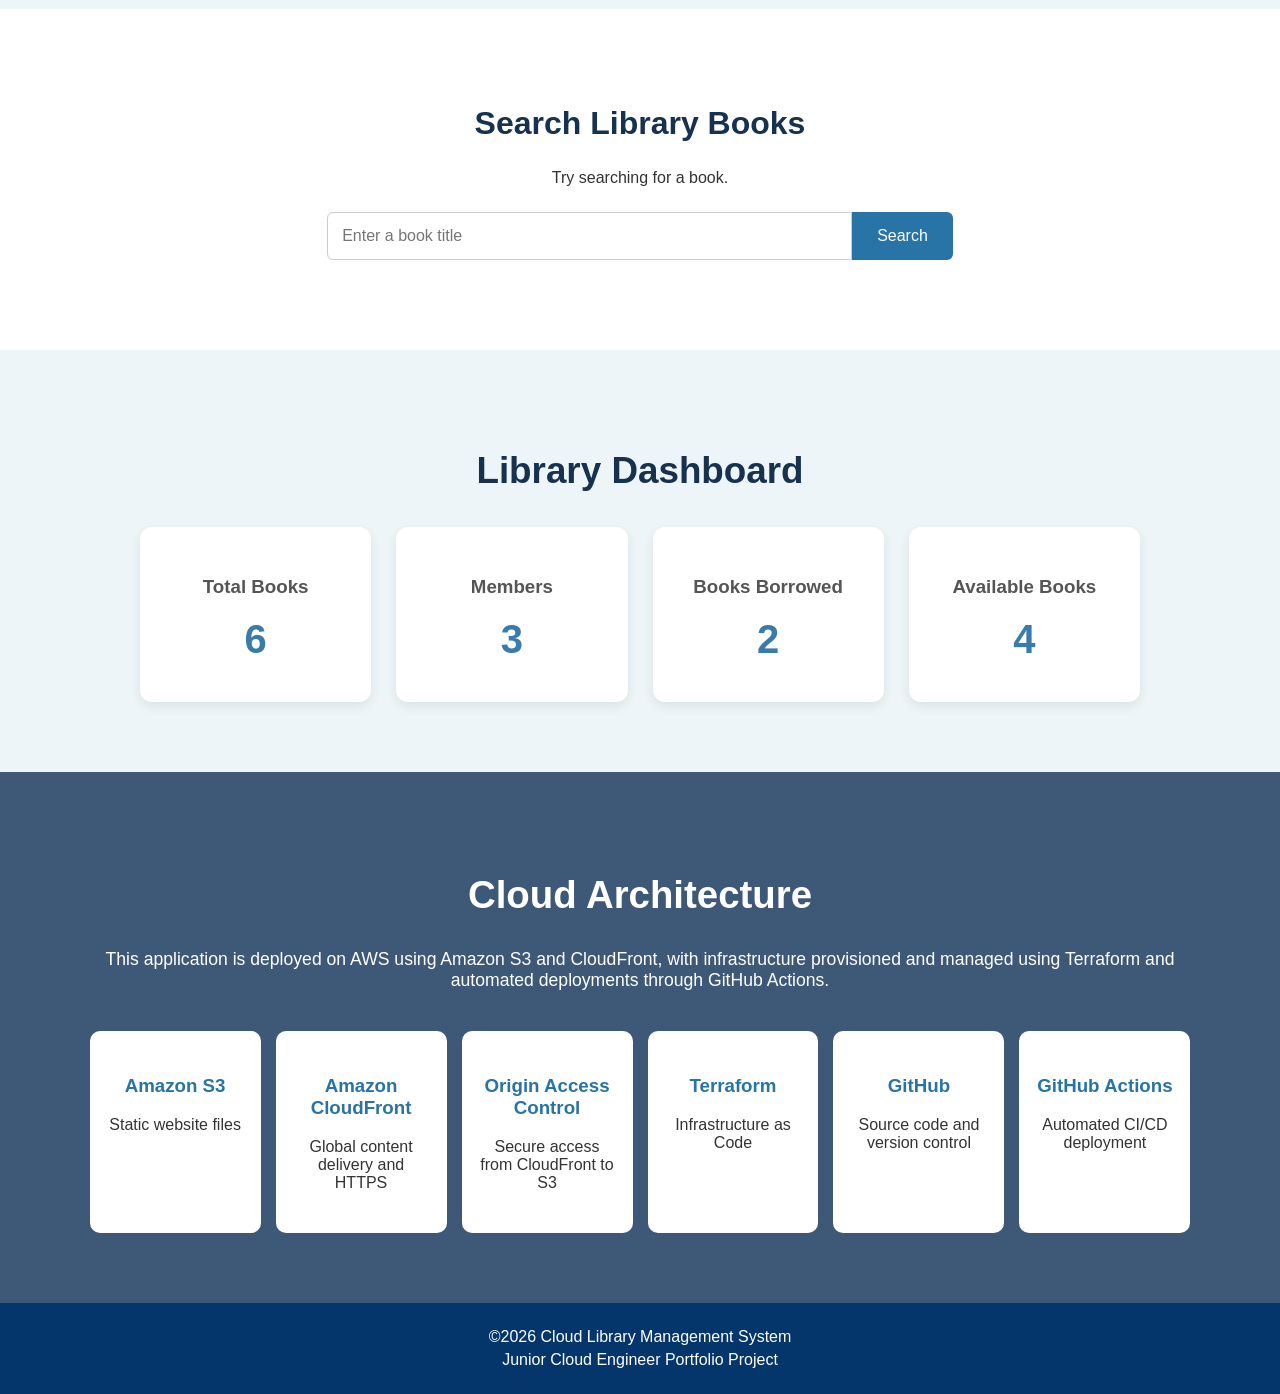
==== commit 9f7c8d7c: "Update cloud architecture and CI/CD section" ====
--- a/index.html
+++ b/index.html
@@ -145,7 +145,7 @@
   <section class="cloud-section">
     <h2>Cloud Architecture</h2>
     <p>This application is deployed on AWS using Amazon S3 and CloudFront, with infrastructure provisioned and
-      managed using Terraform.</p>
+      managed using Terraform and automated deployments through GitHub Actions.</p>
 
     <div class="cloud-services">
       <div class="cloud-card">
@@ -172,6 +172,11 @@
         <h3>GitHub</h3>
         <p>Source code and version control</p>
       </div>
+
+      <div class="cloud-card">
+        <h3>GitHub Actions</h3>
+        <p>Automated CI/CD deployment</p>
+      </div>
     </div><!--cloud services close-->
   </section><!--cloud section close-->
 
--- a/css/style.css
+++ b/css/style.css
@@ -313,9 +313,9 @@
 }
 .cloud-services {
     display:grid;
-    grid-template-columns: repeat(auto-fit,minmax(180px, 1fr));
-    gap:20px;
-    max-width:1100px;
+    grid-template-columns: repeat(6, 1fr);
+    gap:15px;
+    max-width:1300px;
     margin:auto;
 }
 .cloud-card {
@@ -379,6 +379,14 @@
     }
     .search-box button {
         border-radius:6px;
+    }
+    .cloud-services {
+        grid-template-columns: repeat (2, 1fr);
+    }
+}
+@media screen and (max-width:480px) {
+    .cloud-services {
+        grid-template-columns: 1fr;
     }
 }
 
